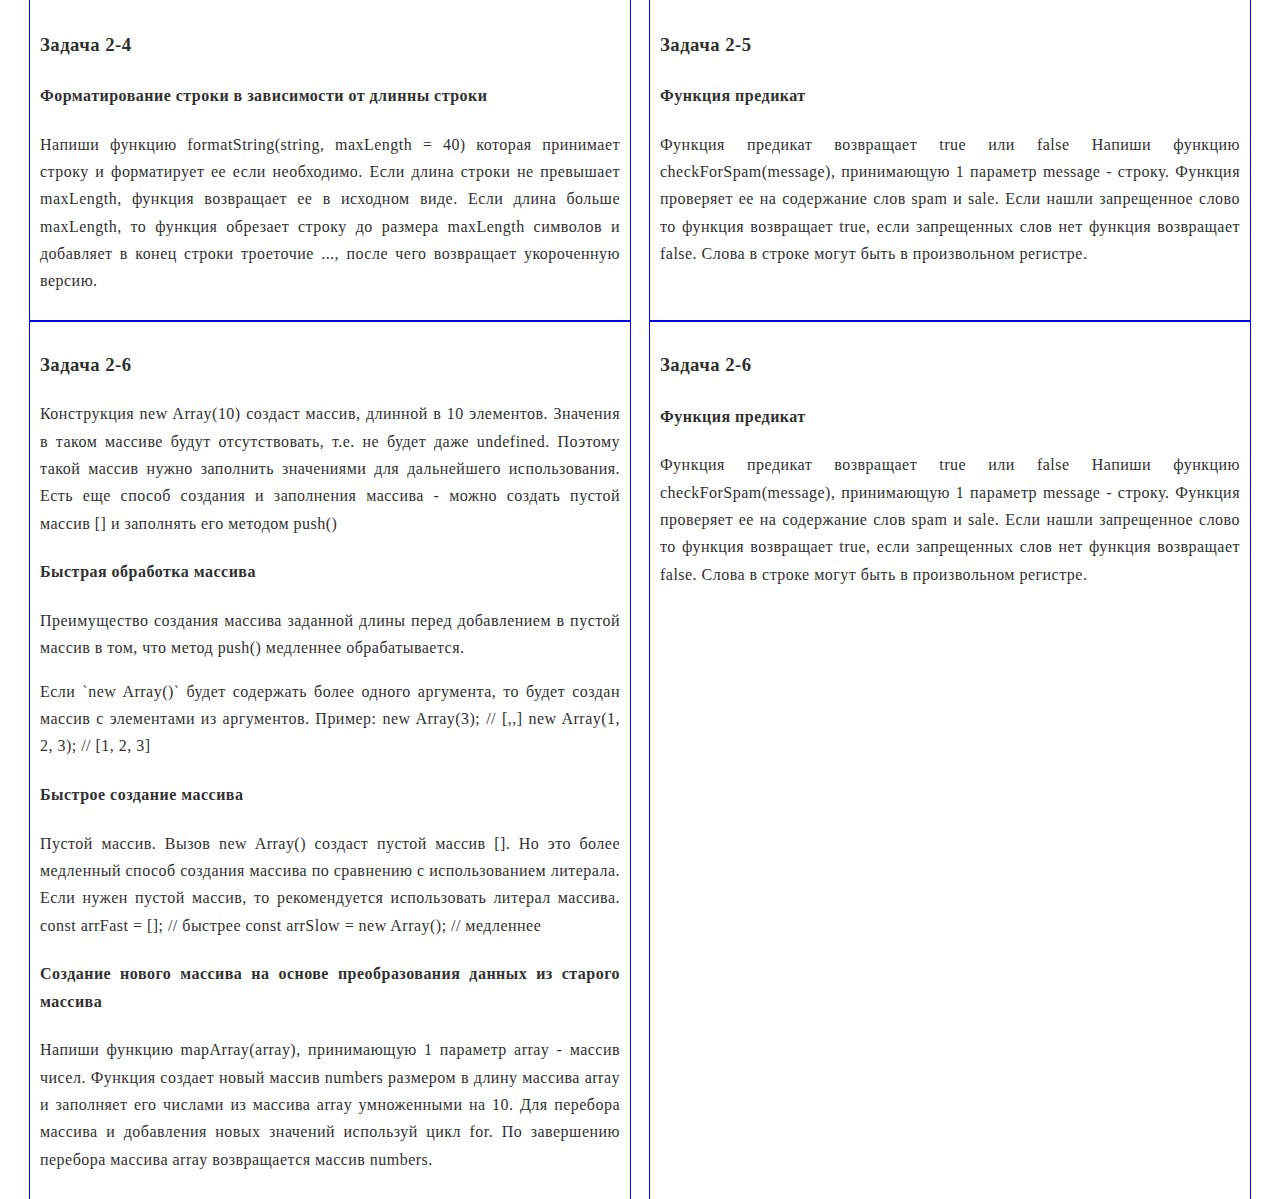
==== index.html @ 1e165213 "Update index.html" ====
<!DOCTYPE html>
<html lang="en">
  <head>
    <meta charset="UTF-8" />
    <meta name="viewport" content="width=device-width, initial-scale=1.0" />
    <title>task JS</title>
    <link rel="stylesheet" href="./css/main.css" />
  </head>
  <body>
    <section class="task">
      <ul class="task__list">
        <li class="task__item-2">
          <h3>Задача 2-4</h3>
          <h4>Форматирование строки в зависимости от длинны строки</h4>
          <p>
            Напиши функцию formatString(string, maxLength = 40) которая
            принимает строку и форматирует ее если необходимо. Если длина строки
            не превышает maxLength, функция возвращает ее в исходном виде. Если
            длина больше maxLength, то функция обрезает строку до размера
            maxLength символов и добавляет в конец строки троеточие ..., после
            чего возвращает укороченную версию.
          </p>
        </li>
        <li class="task__item-2">
          <h3>Задача 2-5</h3>
          <h4>Функция предикат</h4>
          <p>
            Функция предикат возвращает true или false Напиши функцию
            checkForSpam(message), принимающую 1 параметр message - строку.
            Функция проверяет ее на содержание слов spam и sale. Если нашли
            запрещенное слово то функция возвращает true, если запрещенных слов
            нет функция возвращает false. Слова в строке могут быть в
            произвольном регистре.
          </p>
        </li>
        <li class="task__item-2">
          <h3>Задача 2-6</h3>

          <p>
            Конструкция new Array(10) создаст массив, длинной в 10 элементов.
            Значения в таком массиве будут отсутствовать, т.е. не будет даже
            undefined. Поэтому такой массив нужно заполнить значениями для
            дальнейшего использования. Есть еще способ создания и заполнения
            массива - можно создать пустой массив [] и заполнять его методом
            push()
          </p>
          <h4>Быстрая обработка массива</h4>
          <p>
            Преимущество создания массива заданной длины перед добавлением в
            пустой массив в том, что метод push() медленнее обрабатывается.
          </p>
          <p>
            Если `new Array()` будет содержать более одного аргумента, то будет
            создан массив с элементами из аргументов. Пример: new Array(3); //
            [,,] new Array(1, 2, 3); // [1, 2, 3]
          </p>
          <h4>Быстрое создание массива</h4>
          <p>
            Пустой массив. Вызов new Array() создаст пустой массив []. Но это
            более медленный способ создания массива по сравнению с
            использованием литерала. Если нужен пустой массив, то рекомендуется
            использовать литерал массива. const arrFast = []; // быстрее const
            arrSlow = new Array(); // медленнее
          </p>
          <h4>
            Создание нового массива на основе преобразования данных из старого
            массива
          </h4>
          <p>
            Напиши функцию mapArray(array), принимающую 1 параметр array -
            массив чисел. Функция создает новый массив numbers размером в длину
            массива array и заполняет его числами из массива array умноженными
            на 10. Для перебора массива и добавления новых значений используй
            цикл for. По завершению перебора массива array возвращается массив
            numbers.
          </p>
        </li>
        <li class="task__item-2">
          <h3>Задача 2-6</h3>
          <h4>Функция предикат</h4>
          <p>
            Функция предикат возвращает true или false Напиши функцию
            checkForSpam(message), принимающую 1 параметр message - строку.
            Функция проверяет ее на содержание слов spam и sale. Если нашли
            запрещенное слово то функция возвращает true, если запрещенных слов
            нет функция возвращает false. Слова в строке могут быть в
            произвольном регистре.
          </p>
        </li>
      </ul>
    </section>
    <!-- <script tupe="module" src="./js/task-1/task-1-1.js"></script> -->
    <!-- <script tupe="module" src="./js/task-1/task-1-2.js"></script> -->
    <!-- <script tupe="module" src="./js/task-1/task-1-3.js"></script> -->
    <!-- <script tupe="module" src="./js/task-1/task-1-4.js"></script> -->
    <!-- <script tupe="module" src="./js/task-1/task-1-5.js"></script> -->
    <!-- <script tupe="module" src="./js/task-2/task-2-1.js"></script> -->
    <!-- <script tupe="module" src="./js/task-2/task-2-2.js"></script> -->
    <!-- <script tupe="module" src="./js/task-2/task-2-3.js"></script> -->
    <!-- <script tupe="module" src="./js/task-2/task-2-4.js"></script> -->
    <!-- <script tupe="module" src="./js/task-2/task-2-5.js"></script> -->
    <script tupe="module" src="./js/task-2/task-2-6.js"></script>
    <!-- <script tupe="module" src="./js/more-task/m-t-1.js"></script> -->
    <script tupe="module" src="./js/more-task/m-t-2.js"></script>
  </body>
</html>
---- css/main.css ----
body {
  margin: 0;
  background: white;
  color: #303030;
  letter-spacing: 0.03em;
  line-height: 1.71;
}
ul {
  padding: 0;
  margin: 0;
  list-style: none;
}

.task__list {
  display: flex;
  flex-wrap: wrap;
  padding-right: 30px;
  padding-left: 30px;
}
.task__item-2 {
  font-size: 16px;
  text-align: justify;
  outline: 1px solid blue;
  padding: 10px;
}
.task__item-2:not(:nth-child(2n)) {
  margin-right: 20px;
}
.task__item-2:nth-child(n + 7) {
  margin-bottom: 0px;
}
.task__item-2 {
  flex-basis: calc((100% - 2 * 30px) / 2);
}
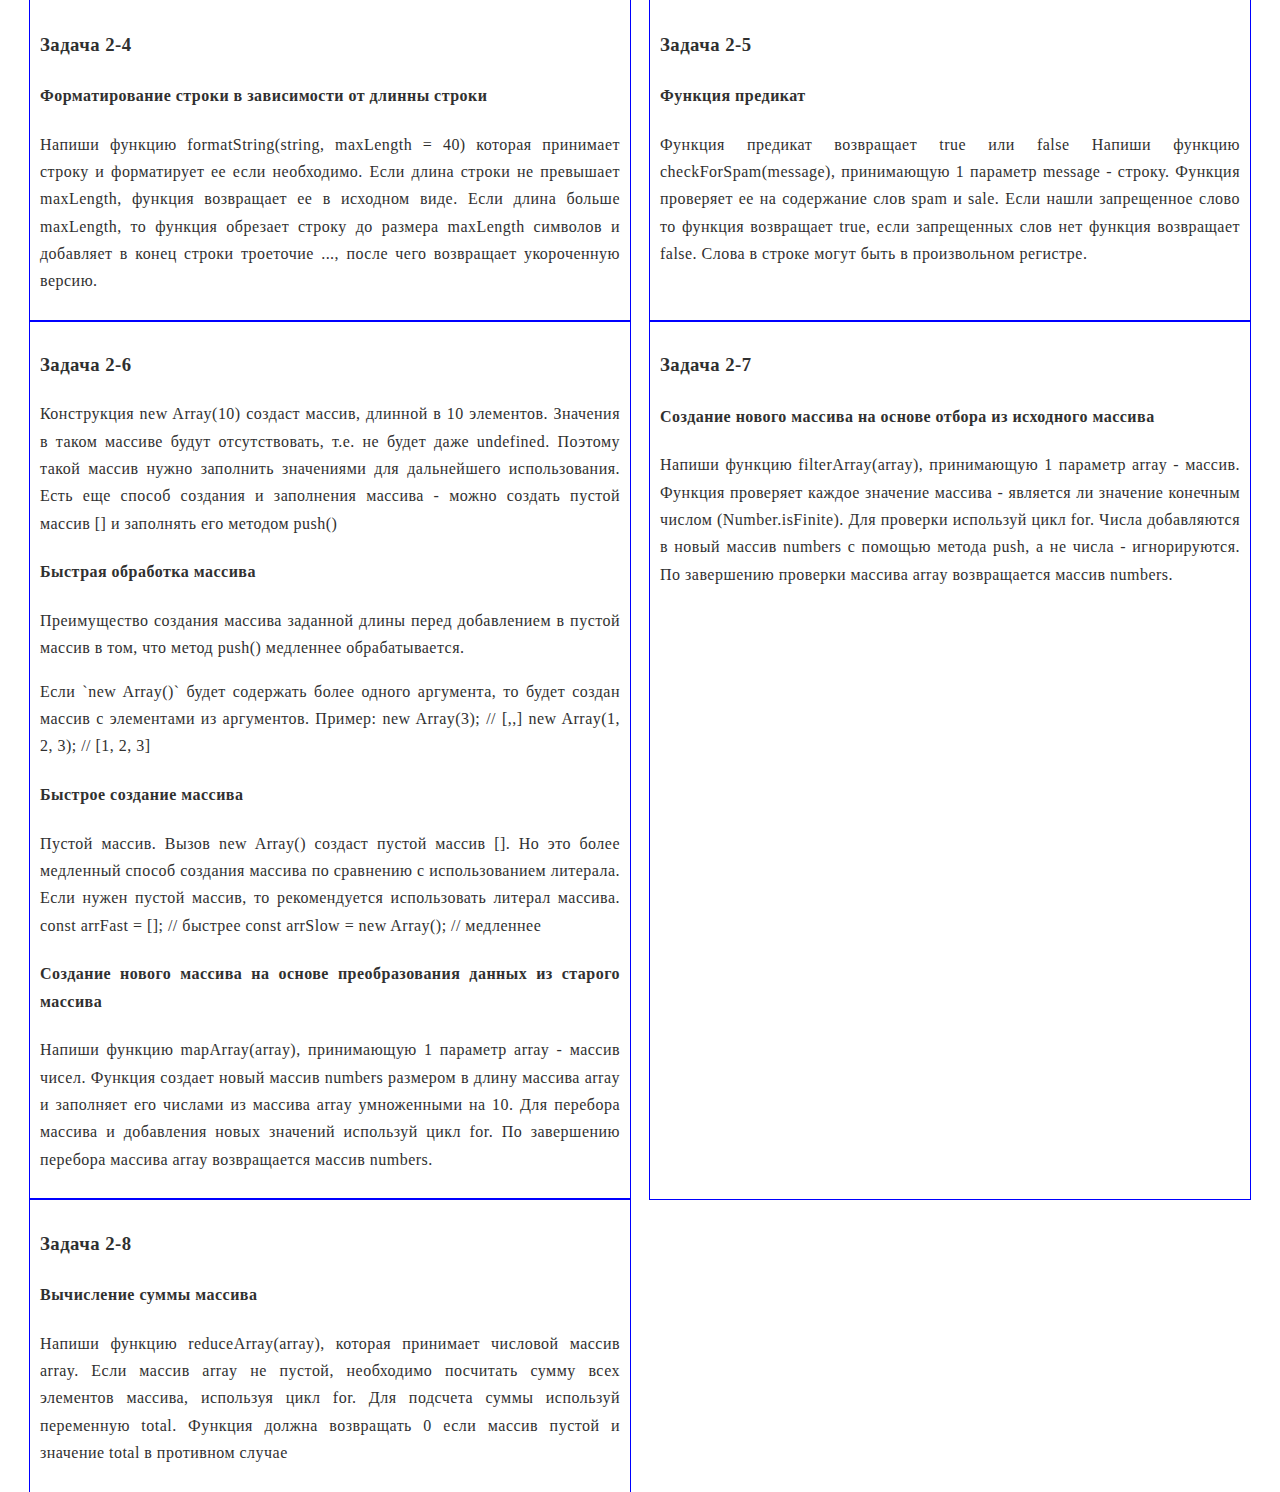
==== commit 3a7b7285: "Update index.html" ====
--- a/index.html
+++ b/index.html
@@ -76,15 +76,26 @@
           </p>
         </li>
         <li class="task__item-2">
-          <h3>Задача 2-6</h3>
-          <h4>Функция предикат</h4>
+          <h3>Задача 2-7</h3>
+          <h4>Создание нового массива на основе отбора из исходного массива</h4>
           <p>
-            Функция предикат возвращает true или false Напиши функцию
-            checkForSpam(message), принимающую 1 параметр message - строку.
-            Функция проверяет ее на содержание слов spam и sale. Если нашли
-            запрещенное слово то функция возвращает true, если запрещенных слов
-            нет функция возвращает false. Слова в строке могут быть в
-            произвольном регистре.
+            Напиши функцию filterArray(array), принимающую 1 параметр array -
+            массив. Функция проверяет каждое значение массива - является ли
+            значение конечным числом (Number.isFinite). Для проверки используй
+            цикл for. Числа добавляются в новый массив numbers с помощью метода
+            push, а не числа - игнорируются. По завершению проверки массива
+            array возвращается массив numbers.
+          </p>
+        </li>
+        <li class="task__item-2">
+          <h3>Задача 2-8</h3>
+          <h4>Вычисление суммы массива</h4>
+          <p>
+            Напиши функцию reduceArray(array), которая принимает числовой массив
+            array. Если массив array не пустой, необходимо посчитать сумму всех
+            элементов массива, используя цикл for. Для подсчета суммы используй
+            переменную total. Функция должна возвращать 0 если массив пустой и
+            значение total в противном случае
           </p>
         </li>
       </ul>
@@ -99,8 +110,15 @@
     <!-- <script tupe="module" src="./js/task-2/task-2-3.js"></script> -->
     <!-- <script tupe="module" src="./js/task-2/task-2-4.js"></script> -->
     <!-- <script tupe="module" src="./js/task-2/task-2-5.js"></script> -->
-    <script tupe="module" src="./js/task-2/task-2-6.js"></script>
+    <!-- <script tupe="module" src="./js/task-2/task-2-6.js"></script> -->
+    <!-- <script tupe="module" src="./js/task-2/task-2-7.js"></script> -->
+    <script tupe="module" src="./js/task-2/task-2-8.js"></script>
+    <!-- <script tupe="module" src="./js/task-2/task-2-9.js"></script> -->
     <!-- <script tupe="module" src="./js/more-task/m-t-1.js"></script> -->
-    <script tupe="module" src="./js/more-task/m-t-2.js"></script>
+    <!-- <script tupe="module" src="./js/more-task/m-t-2.js"></script> -->
+    <!-- <script tupe="module" src="./js/more-task/m-t-3.js"></script> -->
+    <!-- <script tupe="module" src="./js/more-task/m-t-4.js"></script> -->
+    <!-- <script tupe="module" src="./js/more-task/m-t-5.js"></script> -->
+    <!-- <script tupe="module" src="./js/more-task/m-t-6.js"></script> -->
   </body>
 </html>
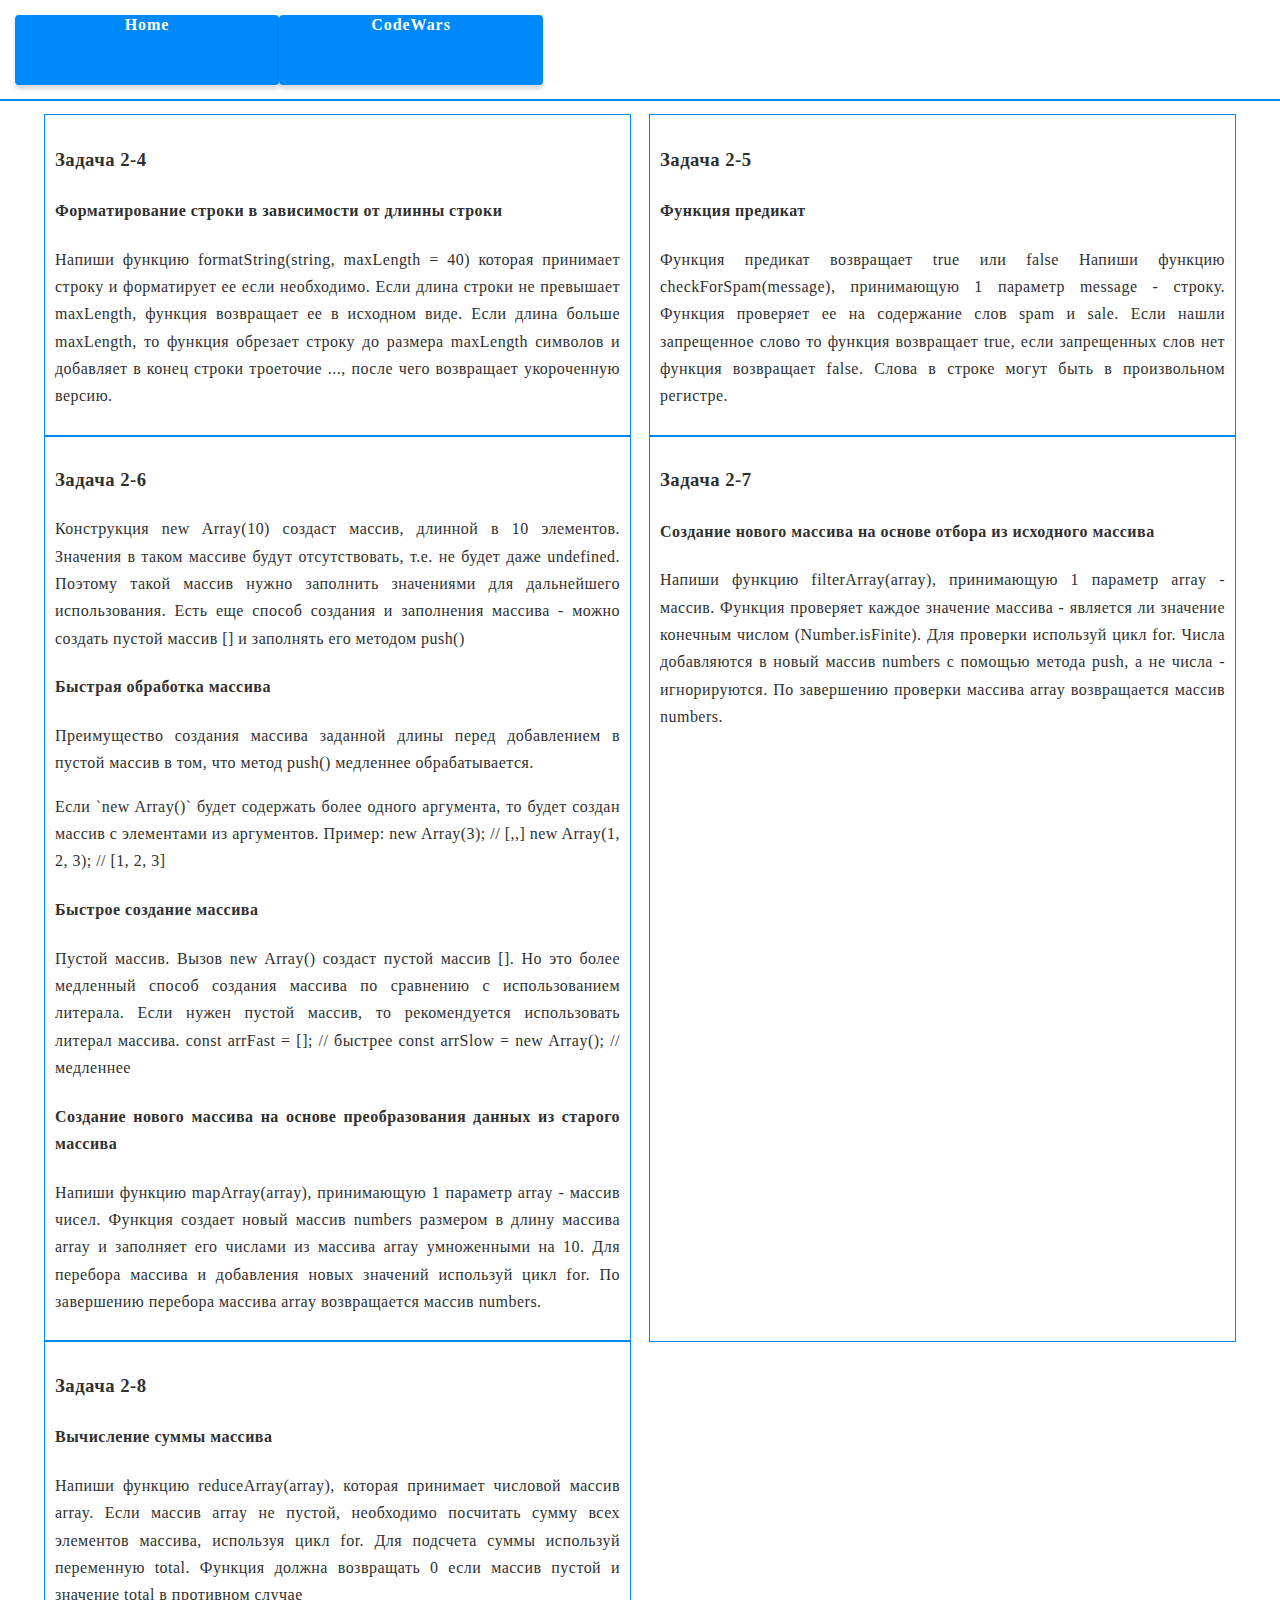
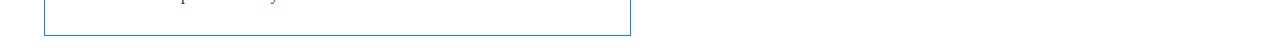
==== commit 3ccc8250: "Update index.html" ====
--- a/index.html
+++ b/index.html
@@ -7,7 +7,11 @@
     <link rel="stylesheet" href="./css/main.css" />
   </head>
   <body>
-    <section class="task">
+    <header class="header__container">
+      <a href="./index.html" class="header__button">Home </a>
+      <a href="./codewars.html" class="header__button">CodeWars</a>
+    </header>
+    <section class="task__container">
       <ul class="task__list">
         <li class="task__item-2">
           <h3>Задача 2-4</h3>
@@ -100,25 +104,25 @@
         </li>
       </ul>
     </section>
-    <!-- <script tupe="module" src="./js/task-1/task-1-1.js"></script> -->
-    <!-- <script tupe="module" src="./js/task-1/task-1-2.js"></script> -->
-    <!-- <script tupe="module" src="./js/task-1/task-1-3.js"></script> -->
-    <!-- <script tupe="module" src="./js/task-1/task-1-4.js"></script> -->
-    <!-- <script tupe="module" src="./js/task-1/task-1-5.js"></script> -->
-    <!-- <script tupe="module" src="./js/task-2/task-2-1.js"></script> -->
-    <!-- <script tupe="module" src="./js/task-2/task-2-2.js"></script> -->
-    <!-- <script tupe="module" src="./js/task-2/task-2-3.js"></script> -->
-    <!-- <script tupe="module" src="./js/task-2/task-2-4.js"></script> -->
-    <!-- <script tupe="module" src="./js/task-2/task-2-5.js"></script> -->
-    <!-- <script tupe="module" src="./js/task-2/task-2-6.js"></script> -->
-    <!-- <script tupe="module" src="./js/task-2/task-2-7.js"></script> -->
-    <script tupe="module" src="./js/task-2/task-2-8.js"></script>
-    <!-- <script tupe="module" src="./js/task-2/task-2-9.js"></script> -->
-    <!-- <script tupe="module" src="./js/more-task/m-t-1.js"></script> -->
-    <!-- <script tupe="module" src="./js/more-task/m-t-2.js"></script> -->
-    <!-- <script tupe="module" src="./js/more-task/m-t-3.js"></script> -->
-    <!-- <script tupe="module" src="./js/more-task/m-t-4.js"></script> -->
-    <!-- <script tupe="module" src="./js/more-task/m-t-5.js"></script> -->
-    <!-- <script tupe="module" src="./js/more-task/m-t-6.js"></script> -->
+    <!-- <script tupe="module" src="./js/task-1/task-1-1.js" type="module"></script> -->
+    <!-- <script tupe="module" src="./js/task-1/task-1-2.js" type="module"></script> -->
+    <!-- <script tupe="module" src="./js/task-1/task-1-3.js" type="module"></script> -->
+    <!-- <script tupe="module" src="./js/task-1/task-1-4.js" type="module"></script> -->
+    <!-- <script tupe="module" src="./js/task-1/task-1-5.js" type="module"></script> -->
+    <!-- <script tupe="module" src="./js/task-2/task-2-1.js" type="module"></script> -->
+    <!-- <script tupe="module" src="./js/task-2/task-2-2.js" type="module"></script> -->
+    <!-- <script tupe="module" src="./js/task-2/task-2-3.js" type="module"></script> -->
+    <!-- <script tupe="module" src="./js/task-2/task-2-4.js" type="module"></script> -->
+    <!-- <script tupe="module" src="./js/task-2/task-2-5.js" type="module"></script> -->
+    <!-- <script tupe="module" src="./js/task-2/task-2-6.js" type="module"></script> -->
+    <!-- <script tupe="module" src="./js/task-2/task-2-7.js" type="module"></script> -->
+    <script tupe="module" src="./js/task-2/task-2-8.js" type="module"></script>
+    <!-- <script tupe="module" src="./js/task-2/task-2-9.js" type="module"></script> -->
+    <!-- <script tupe="module" src="./js/more-task/m-t-1.js" type="module"></script> -->
+    <!-- <script tupe="module" src="./js/more-task/m-t-2.js" type="module"></script> -->
+    <!-- <script tupe="module" src="./js/more-task/m-t-3.js" type="module"></script> -->
+    <!-- <script tupe="module" src="./js/more-task/m-t-4.js" type="module"></script> -->
+    <!-- <script tupe="module" src="./js/more-task/m-t-5.js" type="module"></script> -->
+    <!-- <script tupe="module" src="./js/more-task/m-t-6.js" type="module"></script> -->
   </body>
 </html>
--- a/css/main.css
+++ b/css/main.css
@@ -10,7 +10,20 @@
   margin: 0;
   list-style: none;
 }
+.task__container {
+  margin-left: auto;
+  margin-right: auto;
 
+  padding-left: 15px;
+  padding-right: 15px;
+  outline: 1px solid #0089fa;
+
+  max-width: 1800px;
+
+  padding: 15px;
+  display: flex;
+  align-items: center;
+}
 .task__list {
   display: flex;
   flex-wrap: wrap;
@@ -20,7 +33,7 @@
 .task__item-2 {
   font-size: 16px;
   text-align: justify;
-  outline: 1px solid blue;
+  outline: 1px solid #0089fa;
   padding: 10px;
 }
 .task__item-2:not(:nth-child(2n)) {
@@ -32,3 +45,43 @@
 .task__item-2 {
   flex-basis: calc((100% - 2 * 30px) / 2);
 }
+
+.header__container {
+  margin-left: auto;
+  margin-right: auto;
+
+  padding-left: 15px;
+  padding-right: 15px;
+  outline: 1px solid #0089fa;
+
+  max-width: 1800px;
+
+  padding: 15px;
+  display: flex;
+  align-items: center;
+}
+.header__button {
+  min-width: 200px;
+  height: 50px;
+  padding: 10px 32px;
+  border: none;
+  outline: none;
+  cursor: pointer;
+  color: #ffffff;
+  background-color: #0089fa;
+  box-shadow: 0px 4px 4px rgba(0, 0, 0, 0.15);
+  border-radius: 4px;
+  font-weight: 900;
+  font-size: 16px;
+  line-height: 1.87%;
+  text-align: center;
+  letter-spacing: 0.06em;
+  text-decoration: none;
+  font-family: inherit;
+  transform: scale(1);
+  transition: transform 600ms cubic-bezier(0.4, 0, 0.2, 1);
+}
+.header__button:hover,
+.header__button:focus {
+  transform: scale(1.1);
+}
